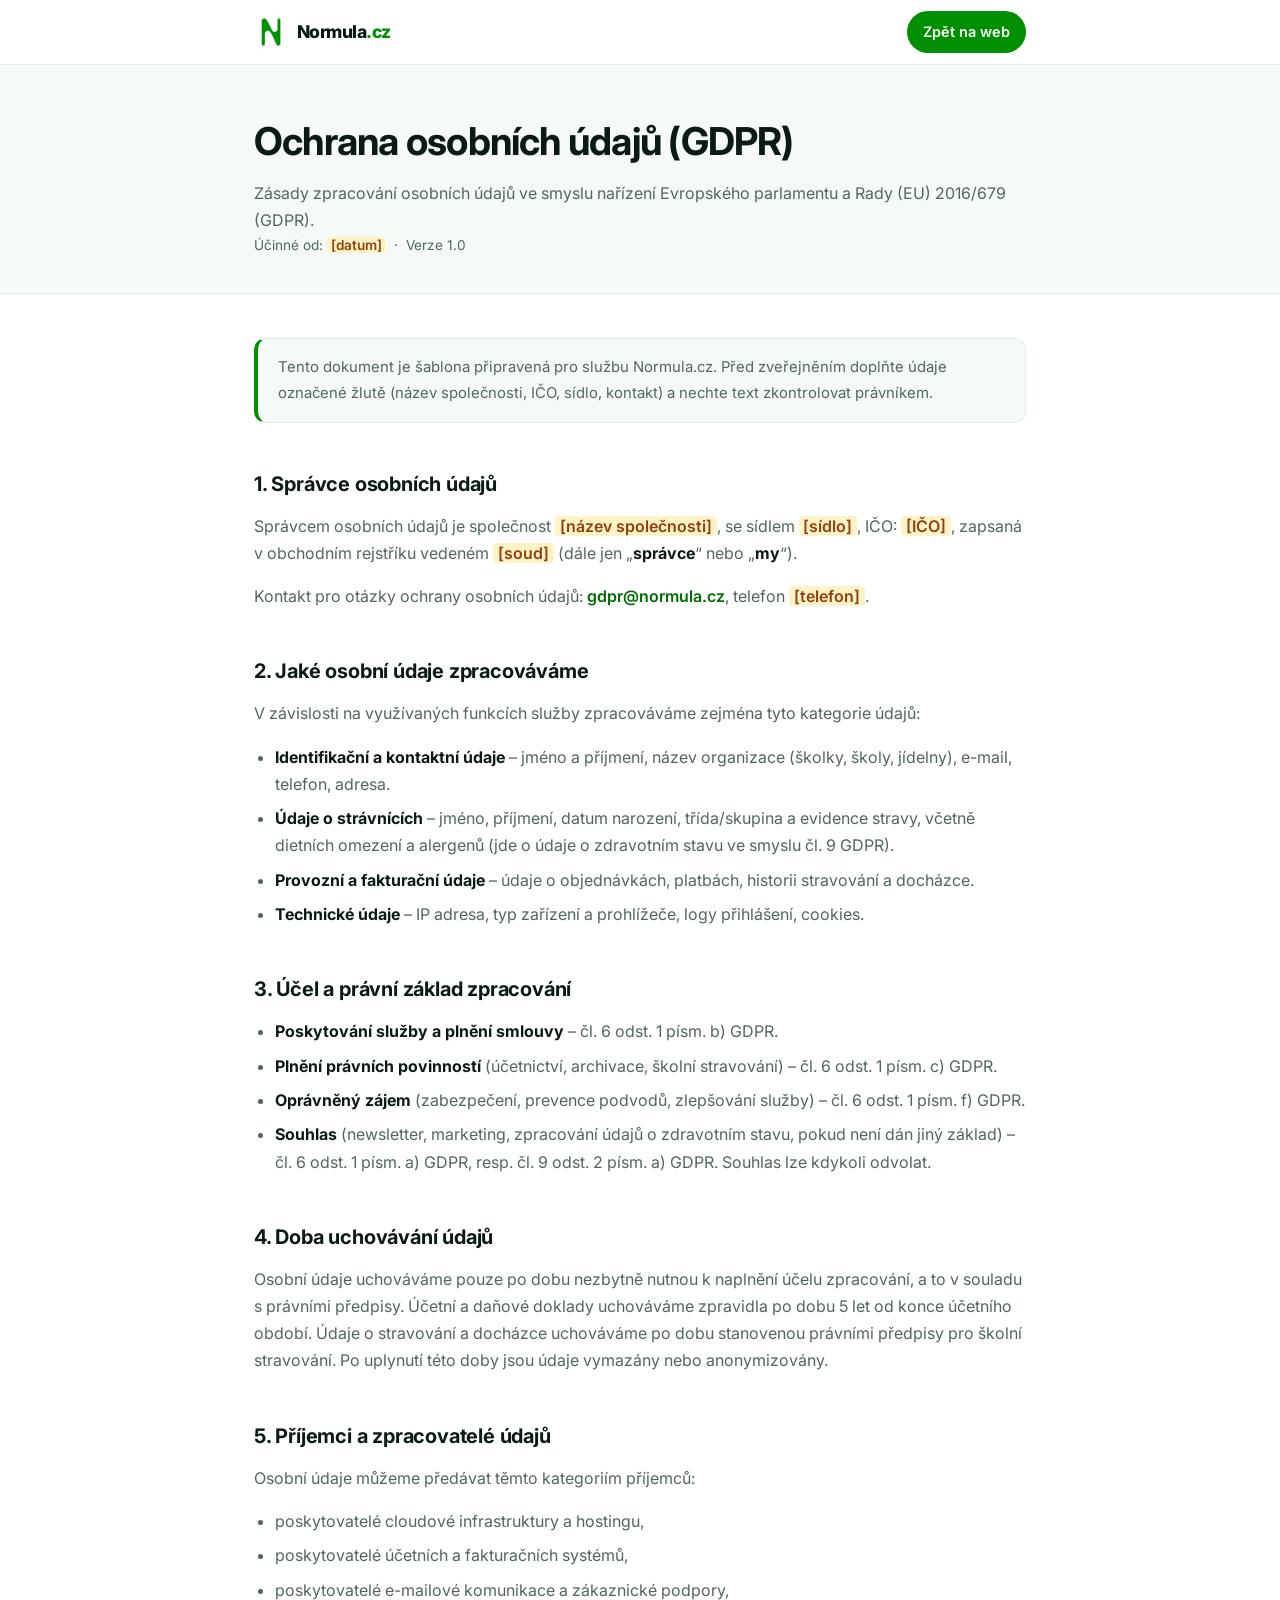
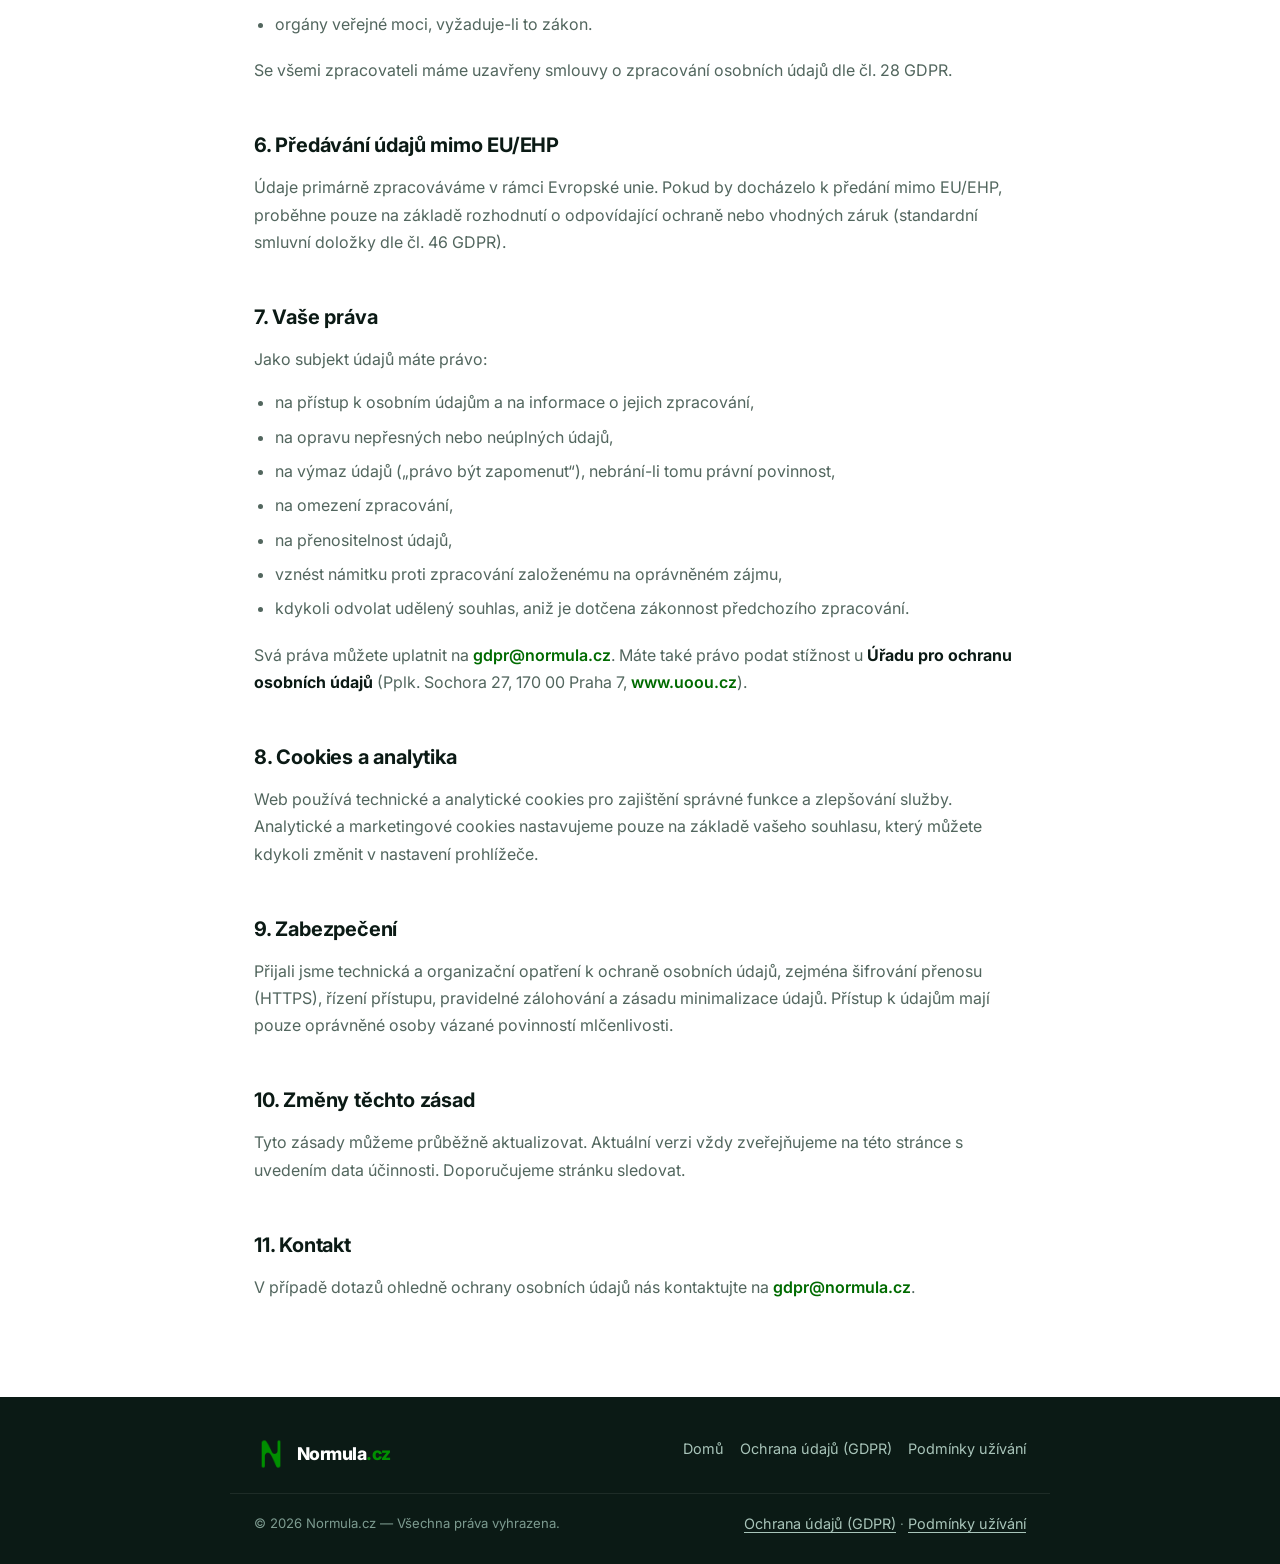
==== ochrana-udaju.html @ 3bd457fc "Updates" ====
<!DOCTYPE html>
<html lang="cs">
<head>
  <meta charset="UTF-8" />
  <meta name="viewport" content="width=device-width, initial-scale=1.0" />
  <title>Ochrana osobních údajů (GDPR) — Normula.cz</title>
  <meta name="description" content="Zásady zpracování a ochrany osobních údajů (GDPR) služby Normula.cz pro školky, školy a školní jídelny." />
  <link rel="preconnect" href="https://fonts.googleapis.com" />
  <link rel="preconnect" href="https://fonts.gstatic.com" crossorigin />
  <link href="https://fonts.googleapis.com/css2?family=Inter:wght@400;500;600;700;800&display=swap" rel="stylesheet" />
  <style>
    :root {
      --green-100: #d6ecd6; --green-400: #33a633; --green-500: #008f00;
      --green-600: #008f00; --green-700: #006b00; --ink-900: #0b1a15;
      --ink-800: #12271f; --slate-600: #52665e; --slate-400: #8aa196;
      --paper-alt: #f5faf7; --border: #e3ede8; --maxw: 820px;
    }
    * { box-sizing: border-box; }
    body {
      margin: 0; font-family: "Inter", -apple-system, BlinkMacSystemFont, "Segoe UI", Roboto, Arial, sans-serif;
      color: var(--ink-800); background: #fff; line-height: 1.7; -webkit-font-smoothing: antialiased;
    }
    a { color: var(--green-700); text-decoration: none; }
    a:hover { text-decoration: underline; }
    .container { width: 100%; max-width: var(--maxw); margin: 0 auto; padding: 0 24px; }

    .nav { position: sticky; top: 0; z-index: 10; background: rgba(255,255,255,.86); backdrop-filter: blur(12px); border-bottom: 1px solid var(--border); }
    .nav__inner { display: flex; align-items: center; justify-content: space-between; height: 64px; max-width: var(--maxw); margin: 0 auto; padding: 0 24px; }
    .logo { display: inline-flex; align-items: center; gap: .55rem; font-weight: 800; font-size: 1.1rem; letter-spacing: -0.03em; color: var(--ink-900); }
    .logo__img { display: block; width: 34px; height: 34px; object-fit: contain; }
    .logo__text span { color: var(--green-600); }
    .btn { display: inline-flex; align-items: center; gap: .4rem; border-radius: 999px; padding: .55rem 1rem; font-weight: 600; font-size: .9rem; background: var(--green-600); color: #fff; }
    .btn:hover { background: var(--green-700); text-decoration: none; }

    .hero-doc { background: var(--paper-alt); border-bottom: 1px solid var(--border); padding: 44px 0 36px; }
    .hero-doc h1 { font-size: clamp(1.7rem, 3.4vw, 2.4rem); margin: 0 0 .35rem; letter-spacing: -0.02em; color: var(--ink-900); }
    .hero-doc p { margin: 0; color: var(--slate-600); }
    .meta { font-size: .85rem; color: var(--slate-400); margin-top: .6rem; }

    main.doc { padding: 44px 0 20px; }
    .doc h2 { font-size: 1.25rem; margin: 2.2em 0 .6em; color: var(--ink-900); letter-spacing: -0.01em; }
    .doc h2:first-child { margin-top: 0; }
    .doc h3 { font-size: 1.02rem; margin: 1.6em 0 .4em; color: var(--ink-900); }
    .doc p { color: var(--slate-600); margin: 0 0 1em; }
    .doc ul, .doc ol { color: var(--slate-600); padding-left: 1.3rem; margin: 0 0 1.2em; }
    .doc li { margin-bottom: .45em; }
    .doc strong { color: var(--ink-900); }
    .doc a { font-weight: 600; }
    .callout {
      background: var(--paper-alt); border: 1px solid var(--border); border-left: 4px solid var(--green-500);
      border-radius: 12px; padding: 16px 20px; margin: 0 0 1.6em; color: var(--slate-600); font-size: .93rem;
    }
    .ph { background: #fef3c7; border-radius: 4px; padding: 0 .3em; font-weight: 600; color: #92400e; }

    .footer { background: var(--ink-900); color: #c6d8d0; padding: 40px 0 28px; margin-top: 60px; }
    .footer__inner { display: flex; flex-wrap: wrap; justify-content: space-between; gap: 1.5rem; max-width: var(--maxw); margin: 0 auto; padding: 0 24px 22px; border-bottom: 1px solid rgba(255,255,255,.08); }
    .footer .logo { color: #fff; }
    .footer__links { display: flex; flex-wrap: wrap; gap: 1rem; }
    .footer__links a, .footer__bottom a { color: #a8c4b9; font-size: .9rem; }
    .footer__links a:hover, .footer__bottom a:hover { color: var(--green-400); }
    .footer__bottom { display: flex; flex-wrap: wrap; justify-content: space-between; gap: .5rem; max-width: var(--maxw); margin: 0 auto; padding: 18px 24px 0; font-size: .82rem; color: #7d9b90; }
    .footer__bottom a { text-decoration: underline; text-underline-offset: 3px; }
  </style>
</head>
<body>
  <header class="nav">
    <div class="nav__inner">
      <a class="logo" href="index.html">
        <img class="logo__img" src="icon.png" width="32" height="32" alt="" />
        <span class="logo__text">Normula<span>.cz</span></span>
      </a>
      <a class="btn" href="index.html">Zpět na web</a>
    </div>
  </header>

  <section class="hero-doc">
    <div class="container">
      <h1>Ochrana osobních údajů (GDPR)</h1>
      <p>Zásady zpracování osobních údajů ve smyslu nařízení Evropského parlamentu a Rady (EU) 2016/679 (GDPR).</p>
      <p class="meta">Účinné od: <span class="ph">[datum]</span> &nbsp;·&nbsp; Verze 1.0</p>
    </div>
  </section>

  <main class="doc">
    <div class="container">
      <div class="callout">
        Tento dokument je šablona připravená pro službu Normula.cz. Před zveřejněním doplňte údaje označené
        žlutě (název společnosti, IČO, sídlo, kontakt) a nechte text zkontrolovat právníkem.
      </div>

      <h2>1. Správce osobních údajů</h2>
      <p>
        Správcem osobních údajů je společnost <span class="ph">[název společnosti]</span>,
        se sídlem <span class="ph">[sídlo]</span>, IČO: <span class="ph">[IČO]</span>,
        zapsaná v obchodním rejstříku vedeném <span class="ph">[soud]</span> (dále jen „<strong>správce</strong>“ nebo „<strong>my</strong>“).
      </p>
      <p>
        Kontakt pro otázky ochrany osobních údajů: <a href="mailto:gdpr@normula.cz">gdpr@normula.cz</a>,
        telefon <span class="ph">[telefon]</span>.
      </p>

      <h2>2. Jaké osobní údaje zpracováváme</h2>
      <p>V závislosti na využívaných funkcích služby zpracováváme zejména tyto kategorie údajů:</p>
      <ul>
        <li><strong>Identifikační a kontaktní údaje</strong> – jméno a příjmení, název organizace (školky, školy, jídelny), e-mail, telefon, adresa.</li>
        <li><strong>Údaje o strávnících</strong> – jméno, příjmení, datum narození, třída/skupina a evidence stravy, včetně dietních omezení a alergenů (jde o údaje o zdravotním stavu ve smyslu čl. 9 GDPR).</li>
        <li><strong>Provozní a fakturační údaje</strong> – údaje o objednávkách, platbách, historii stravování a docházce.</li>
        <li><strong>Technické údaje</strong> – IP adresa, typ zařízení a prohlížeče, logy přihlášení, cookies.</li>
      </ul>

      <h2>3. Účel a právní základ zpracování</h2>
      <ul>
        <li><strong>Poskytování služby a plnění smlouvy</strong> – čl. 6 odst. 1 písm. b) GDPR.</li>
        <li><strong>Plnění právních povinností</strong> (účetnictví, archivace, školní stravování) – čl. 6 odst. 1 písm. c) GDPR.</li>
        <li><strong>Oprávněný zájem</strong> (zabezpečení, prevence podvodů, zlepšování služby) – čl. 6 odst. 1 písm. f) GDPR.</li>
        <li><strong>Souhlas</strong> (newsletter, marketing, zpracování údajů o zdravotním stavu, pokud není dán jiný základ) – čl. 6 odst. 1 písm. a) GDPR, resp. čl. 9 odst. 2 písm. a) GDPR. Souhlas lze kdykoli odvolat.</li>
      </ul>

      <h2>4. Doba uchovávání údajů</h2>
      <p>
        Osobní údaje uchováváme pouze po dobu nezbytně nutnou k naplnění účelu zpracování, a to v souladu
        s právními předpisy. Účetní a daňové doklady uchováváme zpravidla po dobu 5 let od konce účetního období.
        Údaje o stravování a docházce uchováváme po dobu stanovenou právními předpisy pro školní stravování.
        Po uplynutí této doby jsou údaje vymazány nebo anonymizovány.
      </p>

      <h2>5. Příjemci a zpracovatelé údajů</h2>
      <p>Osobní údaje můžeme předávat těmto kategoriím příjemců:</p>
      <ul>
        <li>poskytovatelé cloudové infrastruktury a hostingu,</li>
        <li>poskytovatelé účetních a fakturačních systémů,</li>
        <li>poskytovatelé e-mailové komunikace a zákaznické podpory,</li>
        <li>orgány veřejné moci, vyžaduje-li to zákon.</li>
      </ul>
      <p>Se všemi zpracovateli máme uzavřeny smlouvy o zpracování osobních údajů dle čl. 28 GDPR.</p>

      <h2>6. Předávání údajů mimo EU/EHP</h2>
      <p>
        Údaje primárně zpracováváme v rámci Evropské unie. Pokud by docházelo k předání mimo EU/EHP,
        proběhne pouze na základě rozhodnutí o odpovídající ochraně nebo vhodných záruk (standardní smluvní
        doložky dle čl. 46 GDPR).
      </p>

      <h2>7. Vaše práva</h2>
      <p>Jako subjekt údajů máte právo:</p>
      <ul>
        <li>na přístup k osobním údajům a na informace o jejich zpracování,</li>
        <li>na opravu nepřesných nebo neúplných údajů,</li>
        <li>na výmaz údajů („právo být zapomenut“), nebrání-li tomu právní povinnost,</li>
        <li>na omezení zpracování,</li>
        <li>na přenositelnost údajů,</li>
        <li>vznést námitku proti zpracování založenému na oprávněném zájmu,</li>
        <li>kdykoli odvolat udělený souhlas, aniž je dotčena zákonnost předchozího zpracování.</li>
      </ul>
      <p>
        Svá práva můžete uplatnit na <a href="mailto:gdpr@normula.cz">gdpr@normula.cz</a>.
        Máte také právo podat stížnost u <strong>Úřadu pro ochranu osobních údajů</strong>
        (Pplk. Sochora 27, 170 00 Praha 7, <a href="https://www.uoou.cz" target="_blank" rel="noopener">www.uoou.cz</a>).
      </p>

      <h2>8. Cookies a analytika</h2>
      <p>
        Web používá technické a analytické cookies pro zajištění správné funkce a zlepšování služby.
        Analytické a marketingové cookies nastavujeme pouze na základě vašeho souhlasu, který můžete
        kdykoli změnit v nastavení prohlížeče.
      </p>

      <h2>9. Zabezpečení</h2>
      <p>
        Přijali jsme technická a organizační opatření k ochraně osobních údajů, zejména šifrování přenosu
        (HTTPS), řízení přístupu, pravidelné zálohování a zásadu minimalizace údajů. Přístup k údajům mají
        pouze oprávněné osoby vázané povinností mlčenlivosti.
      </p>

      <h2>10. Změny těchto zásad</h2>
      <p>
        Tyto zásady můžeme průběžně aktualizovat. Aktuální verzi vždy zveřejňujeme na této stránce
        s uvedením data účinnosti. Doporučujeme stránku sledovat.
      </p>

      <h2>11. Kontakt</h2>
      <p>
        V případě dotazů ohledně ochrany osobních údajů nás kontaktujte na
        <a href="mailto:gdpr@normula.cz">gdpr@normula.cz</a>.
      </p>
    </div>
  </main>

  <footer class="footer">
    <div class="footer__inner">
      <a class="logo" href="index.html">
        <img class="logo__img" src="icon.png" width="32" height="32" alt="" />
        <span class="logo__text">Normula<span>.cz</span></span>
      </a>
      <nav class="footer__links" aria-label="Právní odkazy">
        <a href="index.html">Domů</a>
        <a href="ochrana-udaju.html">Ochrana údajů (GDPR)</a>
        <a href="podminky-uzivani.html">Podmínky užívání</a>
      </nav>
    </div>
    <div class="footer__bottom">
      <span>© <span id="year"></span> Normula.cz — Všechna práva vyhrazena.</span>
      <span><a href="ochrana-udaju.html">Ochrana údajů (GDPR)</a> · <a href="podminky-uzivani.html">Podmínky užívání</a></span>
    </div>
  </footer>

  <script>document.getElementById("year").textContent = new Date().getFullYear();</script>
</body>
</html>
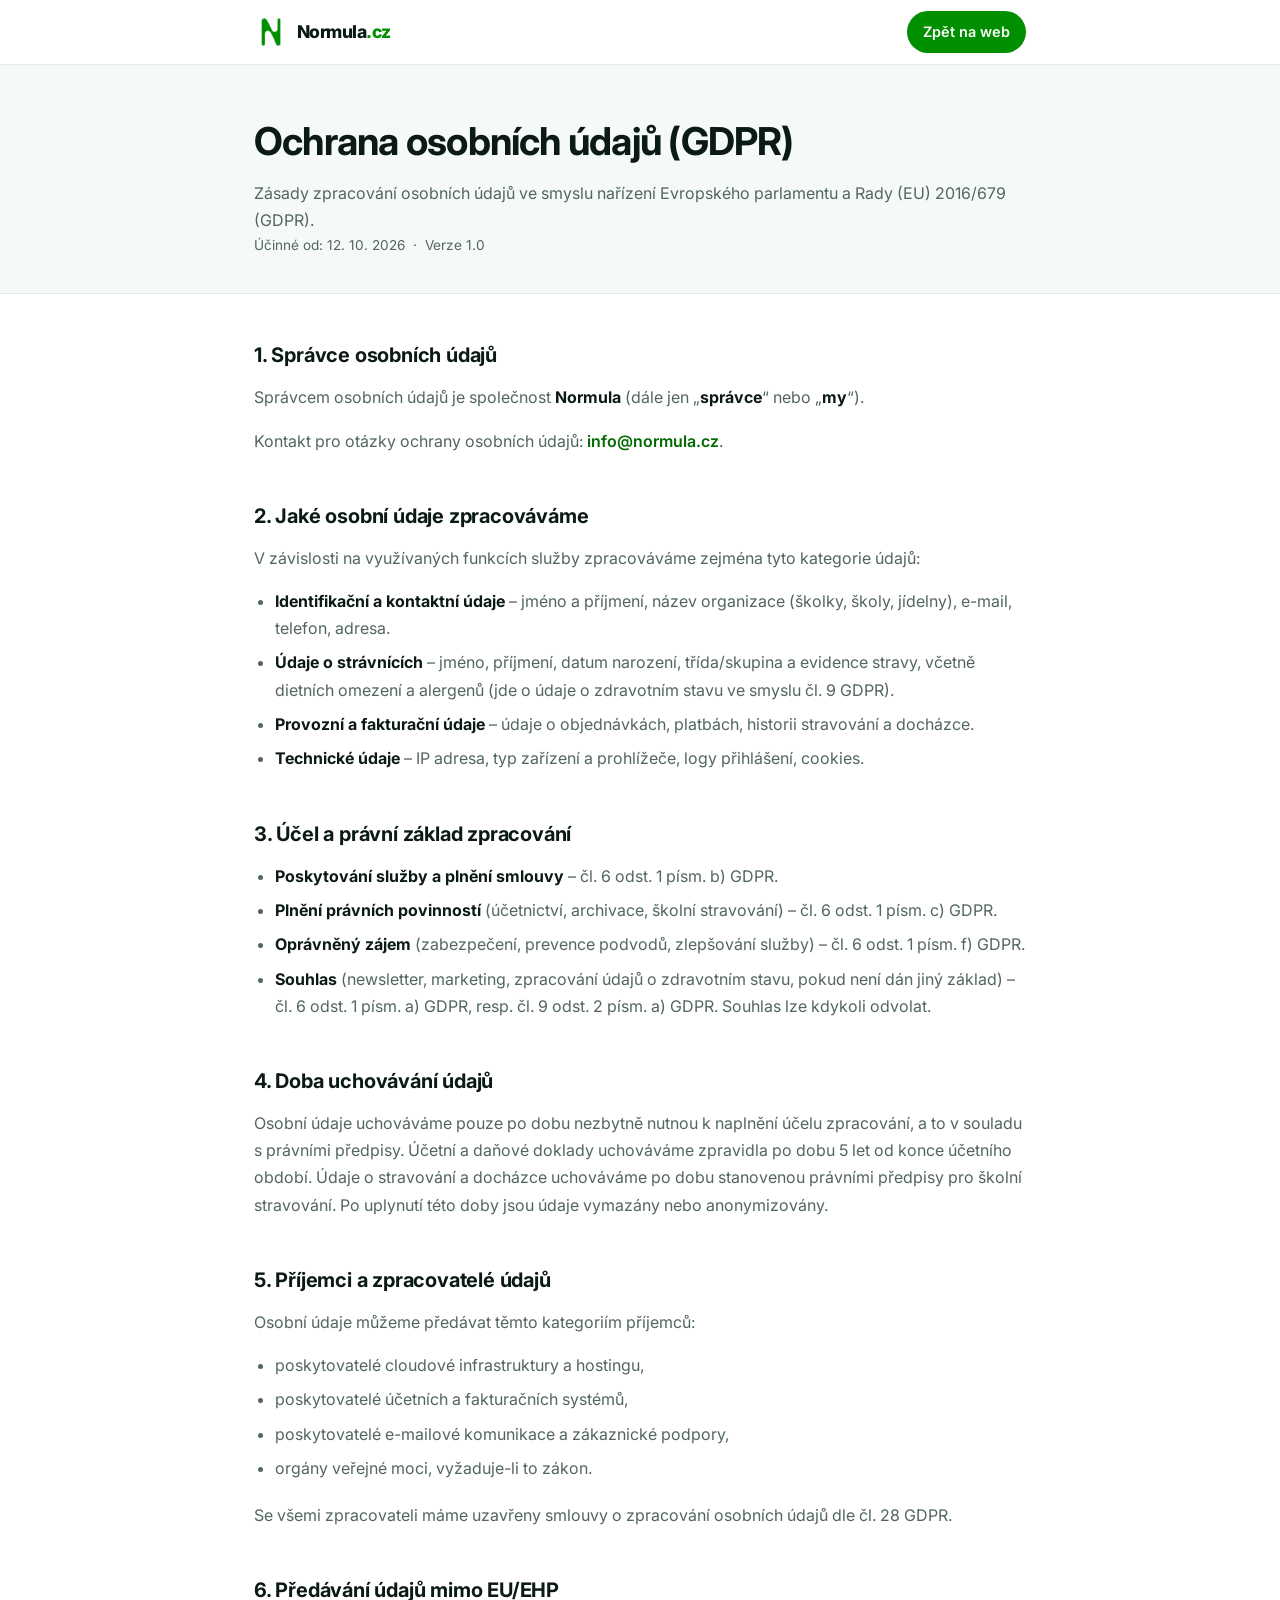
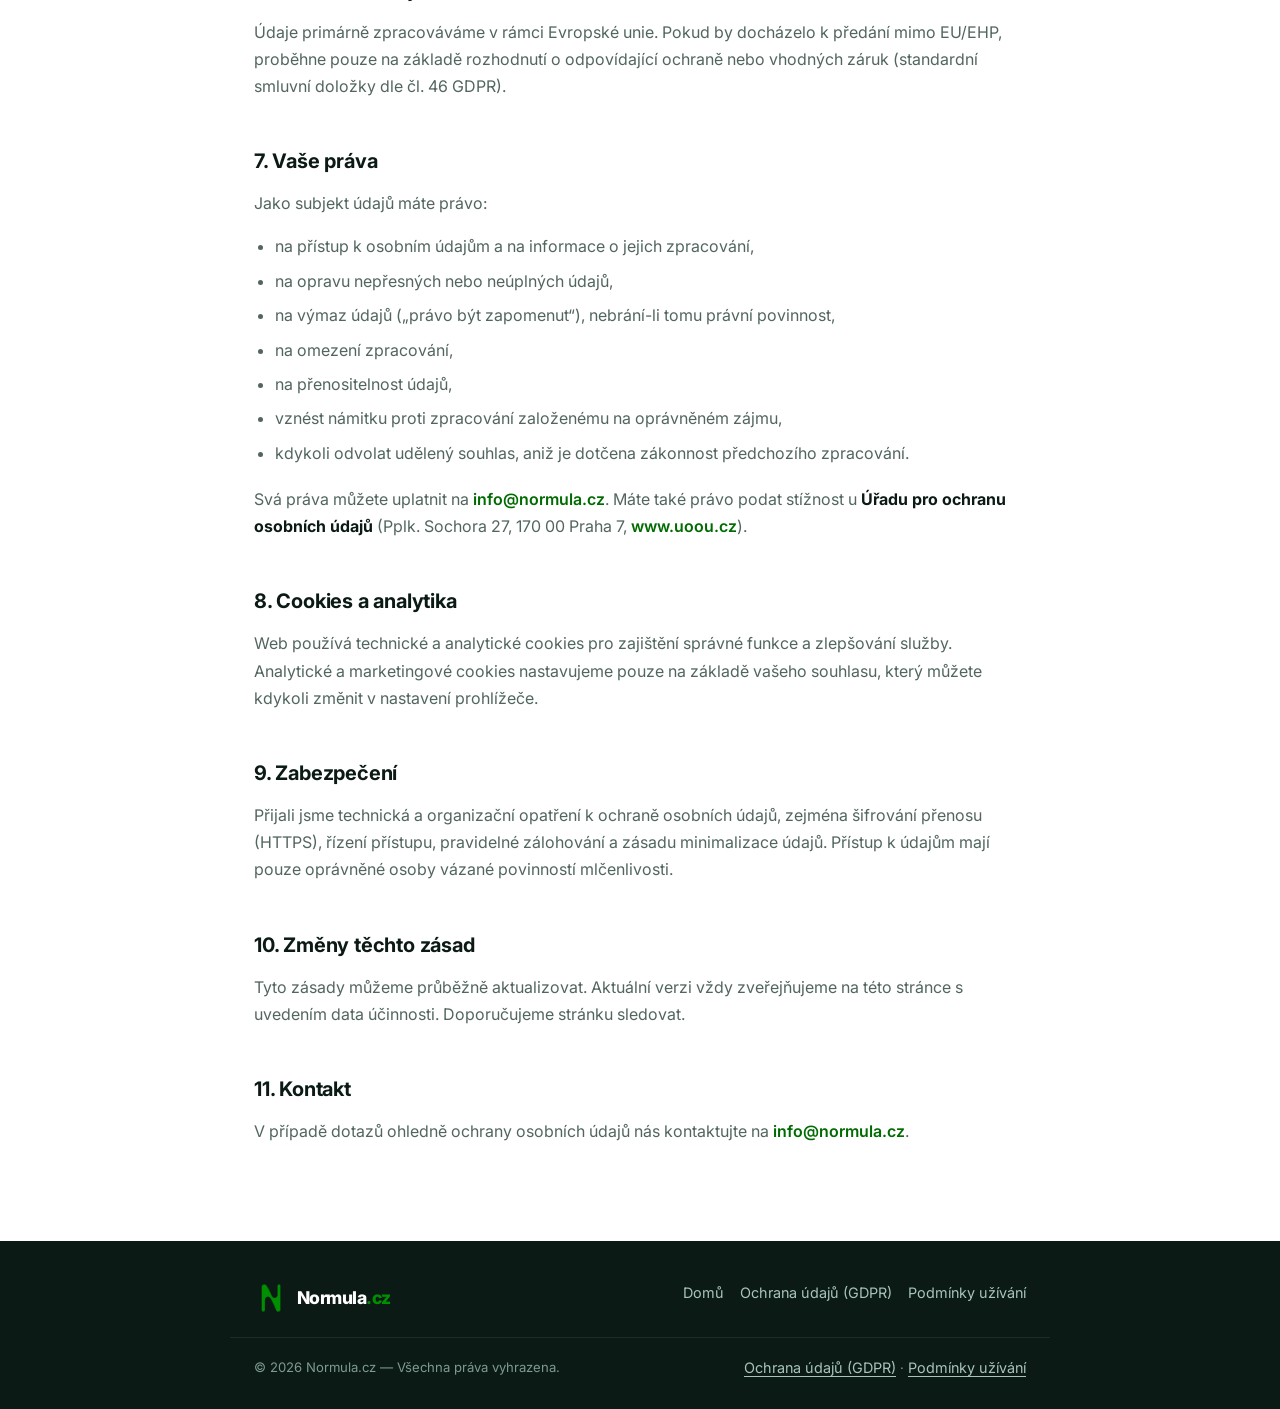
==== commit c9a45630: "Updates" ====
--- a/ochrana-udaju.html
+++ b/ochrana-udaju.html
@@ -46,11 +46,6 @@
     .doc li { margin-bottom: .45em; }
     .doc strong { color: var(--ink-900); }
     .doc a { font-weight: 600; }
-    .callout {
-      background: var(--paper-alt); border: 1px solid var(--border); border-left: 4px solid var(--green-500);
-      border-radius: 12px; padding: 16px 20px; margin: 0 0 1.6em; color: var(--slate-600); font-size: .93rem;
-    }
-    .ph { background: #fef3c7; border-radius: 4px; padding: 0 .3em; font-weight: 600; color: #92400e; }
 
     .footer { background: var(--ink-900); color: #c6d8d0; padding: 40px 0 28px; margin-top: 60px; }
     .footer__inner { display: flex; flex-wrap: wrap; justify-content: space-between; gap: 1.5rem; max-width: var(--maxw); margin: 0 auto; padding: 0 24px 22px; border-bottom: 1px solid rgba(255,255,255,.08); }
@@ -77,26 +72,18 @@
     <div class="container">
       <h1>Ochrana osobních údajů (GDPR)</h1>
       <p>Zásady zpracování osobních údajů ve smyslu nařízení Evropského parlamentu a Rady (EU) 2016/679 (GDPR).</p>
-      <p class="meta">Účinné od: <span class="ph">[datum]</span> &nbsp;·&nbsp; Verze 1.0</p>
+      <p class="meta">Účinné od: 12. 10. 2026 &nbsp;·&nbsp; Verze 1.0</p>
     </div>
   </section>
 
   <main class="doc">
     <div class="container">
-      <div class="callout">
-        Tento dokument je šablona připravená pro službu Normula.cz. Před zveřejněním doplňte údaje označené
-        žlutě (název společnosti, IČO, sídlo, kontakt) a nechte text zkontrolovat právníkem.
-      </div>
-
       <h2>1. Správce osobních údajů</h2>
       <p>
-        Správcem osobních údajů je společnost <span class="ph">[název společnosti]</span>,
-        se sídlem <span class="ph">[sídlo]</span>, IČO: <span class="ph">[IČO]</span>,
-        zapsaná v obchodním rejstříku vedeném <span class="ph">[soud]</span> (dále jen „<strong>správce</strong>“ nebo „<strong>my</strong>“).
+        Správcem osobních údajů je společnost <strong>Normula</strong> (dále jen „<strong>správce</strong>“ nebo „<strong>my</strong>“).
       </p>
       <p>
-        Kontakt pro otázky ochrany osobních údajů: <a href="mailto:gdpr@normula.cz">gdpr@normula.cz</a>,
-        telefon <span class="ph">[telefon]</span>.
+        Kontakt pro otázky ochrany osobních údajů: <a href="mailto:info@normula.cz">info@normula.cz</a>.
       </p>
 
       <h2>2. Jaké osobní údaje zpracováváme</h2>
@@ -153,7 +140,7 @@
         <li>kdykoli odvolat udělený souhlas, aniž je dotčena zákonnost předchozího zpracování.</li>
       </ul>
       <p>
-        Svá práva můžete uplatnit na <a href="mailto:gdpr@normula.cz">gdpr@normula.cz</a>.
+        Svá práva můžete uplatnit na <a href="mailto:info@normula.cz">info@normula.cz</a>.
         Máte také právo podat stížnost u <strong>Úřadu pro ochranu osobních údajů</strong>
         (Pplk. Sochora 27, 170 00 Praha 7, <a href="https://www.uoou.cz" target="_blank" rel="noopener">www.uoou.cz</a>).
       </p>
@@ -181,7 +168,7 @@
       <h2>11. Kontakt</h2>
       <p>
         V případě dotazů ohledně ochrany osobních údajů nás kontaktujte na
-        <a href="mailto:gdpr@normula.cz">gdpr@normula.cz</a>.
+        <a href="mailto:info@normula.cz">info@normula.cz</a>.
       </p>
     </div>
   </main>
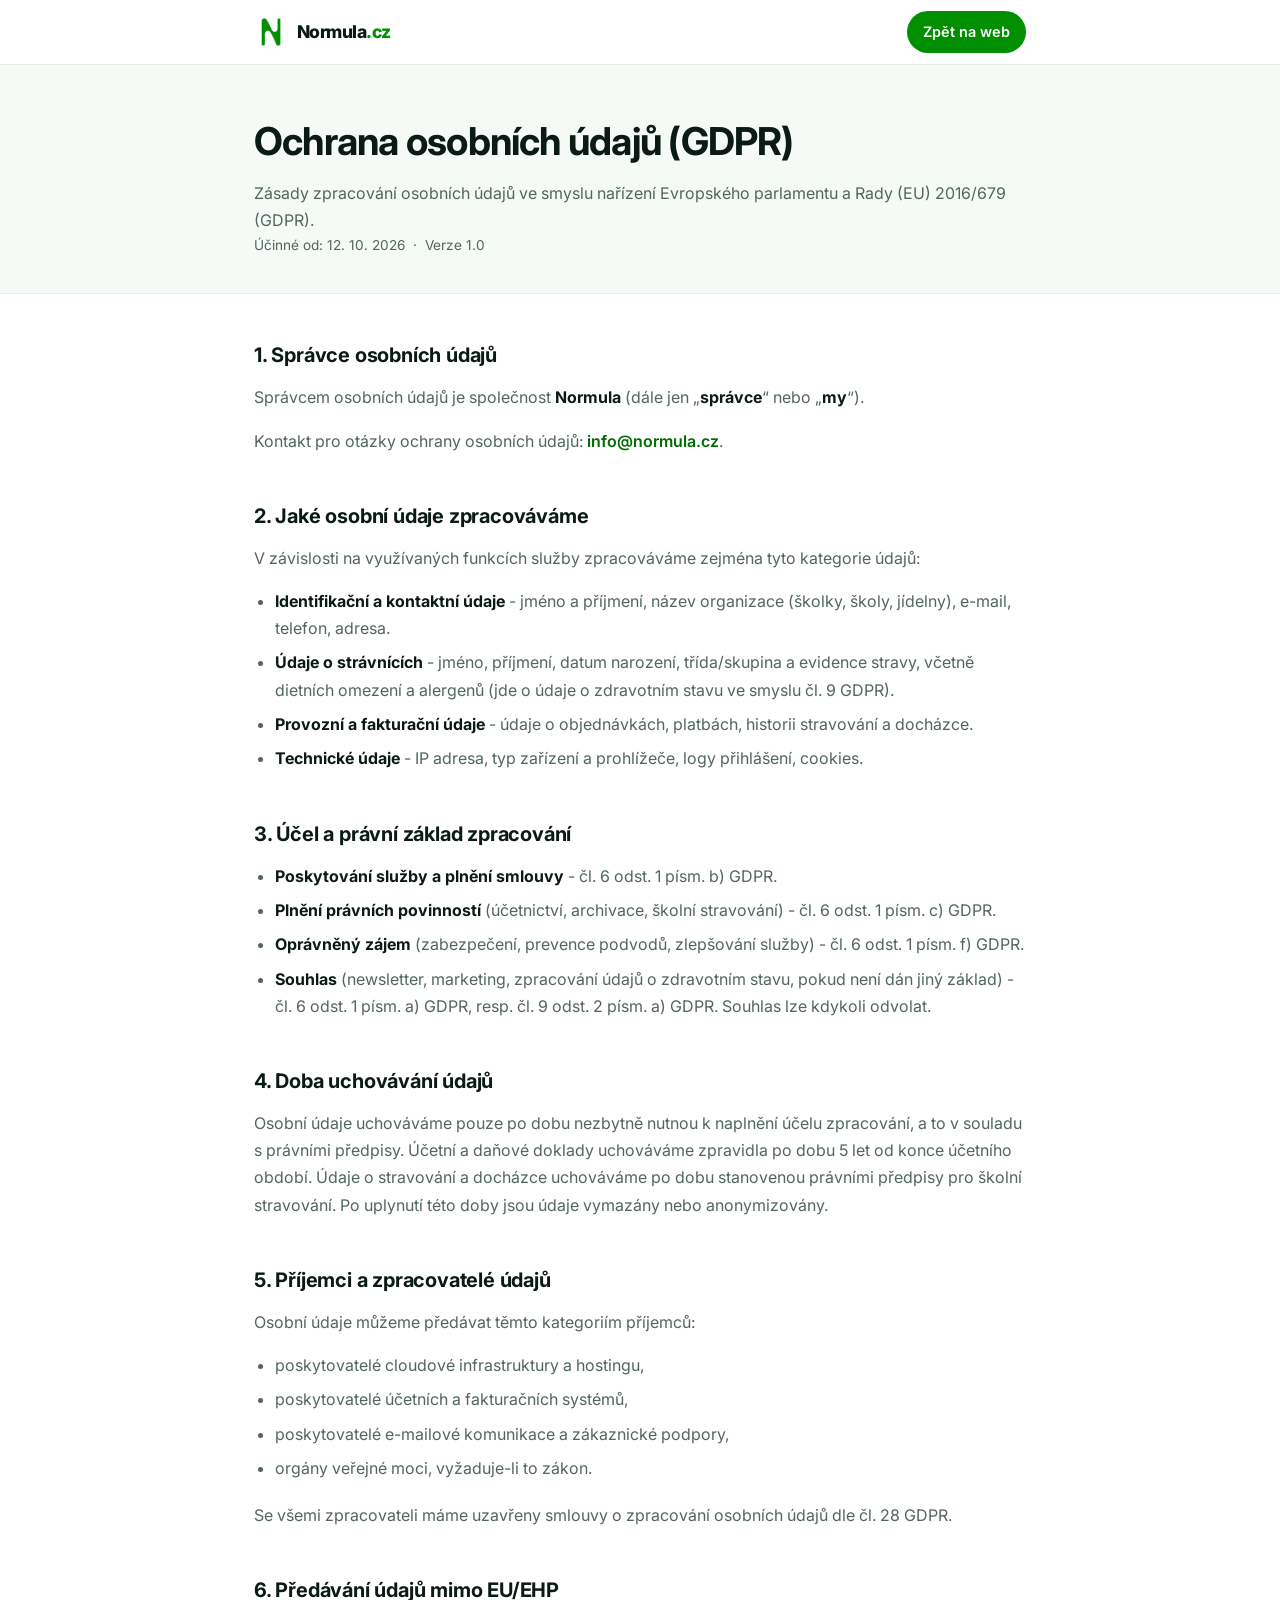
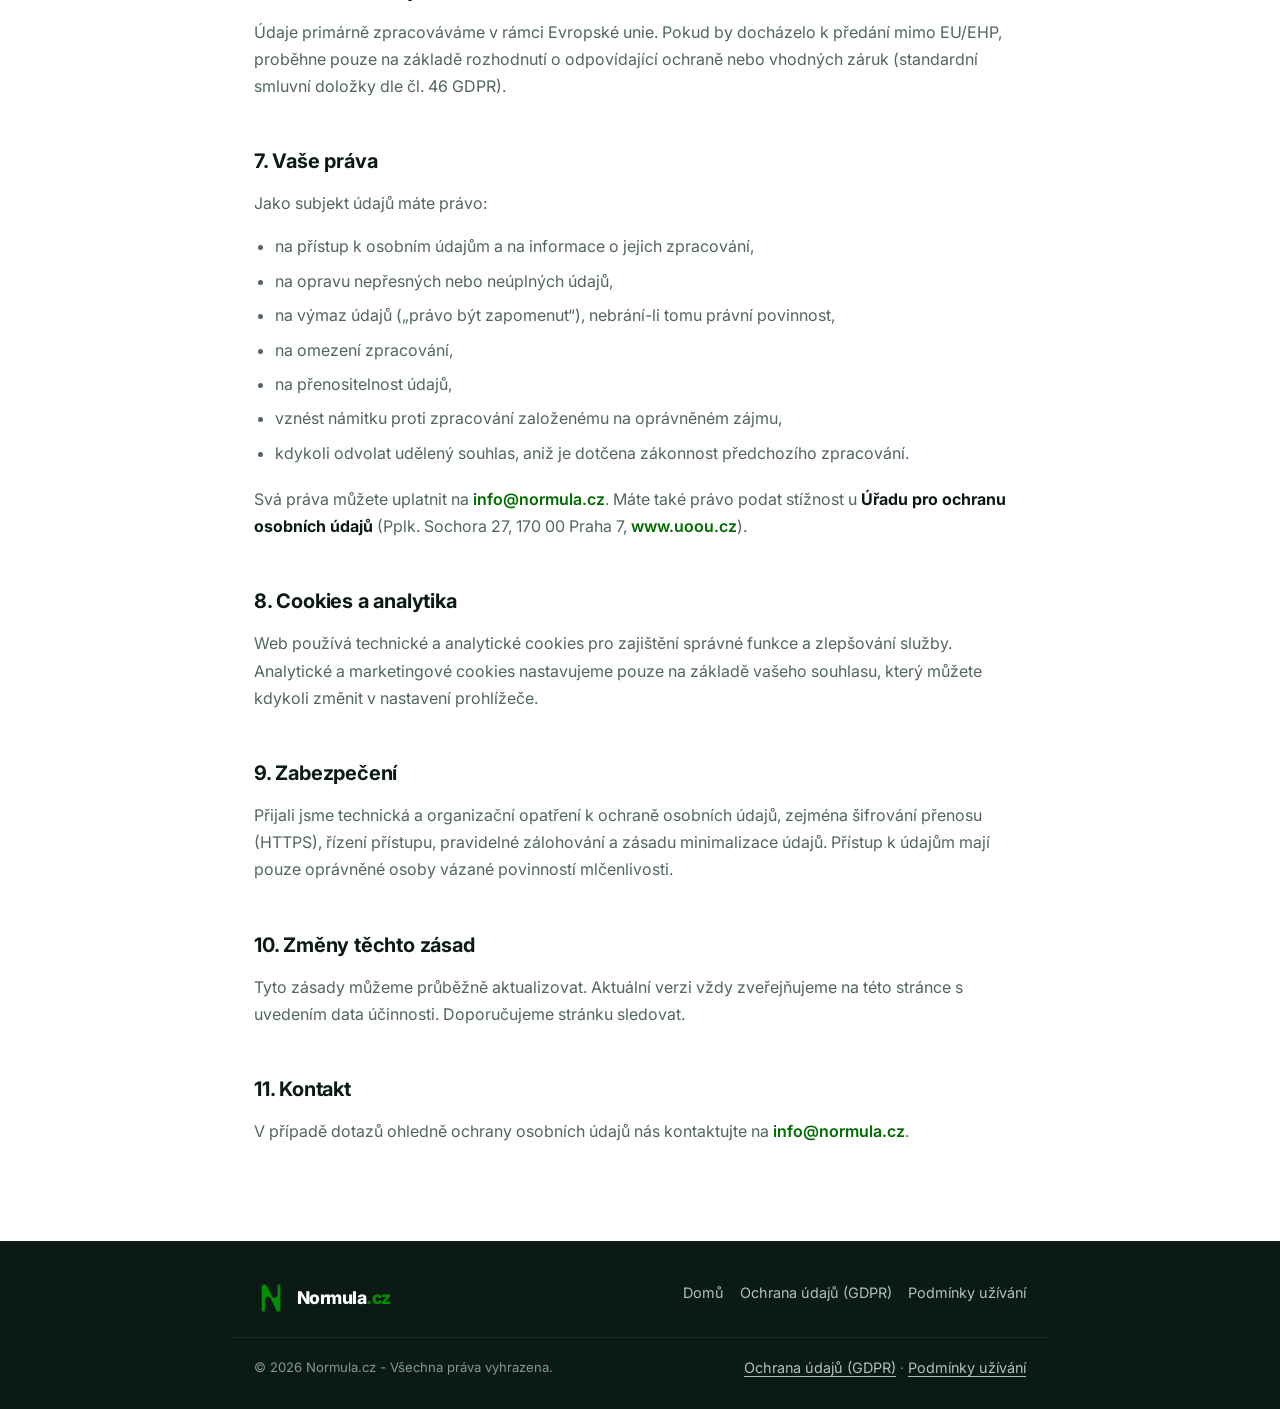
==== commit 2c564855: "Updates" ====
--- a/ochrana-udaju.html
+++ b/ochrana-udaju.html
@@ -3,11 +3,17 @@
 <head>
   <meta charset="UTF-8" />
   <meta name="viewport" content="width=device-width, initial-scale=1.0" />
-  <title>Ochrana osobních údajů (GDPR) — Normula.cz</title>
+  <title>Ochrana osobních údajů (GDPR) - Normula.cz</title>
   <meta name="description" content="Zásady zpracování a ochrany osobních údajů (GDPR) služby Normula.cz pro školky, školy a školní jídelny." />
   <link rel="preconnect" href="https://fonts.googleapis.com" />
   <link rel="preconnect" href="https://fonts.gstatic.com" crossorigin />
   <link href="https://fonts.googleapis.com/css2?family=Inter:wght@400;500;600;700;800&display=swap" rel="stylesheet" />
+  <link rel="icon" href="favicon.ico" sizes="any" />
+  <link rel="icon" type="image/svg+xml" href="favicon.svg" />
+  <link rel="icon" type="image/png" href="favicon-96x96.png" sizes="96x96" />
+  <link rel="apple-touch-icon" href="apple-touch-icon.png" />
+  <link rel="manifest" href="site.webmanifest" />
+  <meta name="apple-mobile-web-app-title" content="Normula" />
   <style>
     :root {
       --green-100: #d6ecd6; --green-400: #33a633; --green-500: #008f00;
@@ -89,18 +95,18 @@
       <h2>2. Jaké osobní údaje zpracováváme</h2>
       <p>V závislosti na využívaných funkcích služby zpracováváme zejména tyto kategorie údajů:</p>
       <ul>
-        <li><strong>Identifikační a kontaktní údaje</strong> – jméno a příjmení, název organizace (školky, školy, jídelny), e-mail, telefon, adresa.</li>
-        <li><strong>Údaje o strávnících</strong> – jméno, příjmení, datum narození, třída/skupina a evidence stravy, včetně dietních omezení a alergenů (jde o údaje o zdravotním stavu ve smyslu čl. 9 GDPR).</li>
-        <li><strong>Provozní a fakturační údaje</strong> – údaje o objednávkách, platbách, historii stravování a docházce.</li>
-        <li><strong>Technické údaje</strong> – IP adresa, typ zařízení a prohlížeče, logy přihlášení, cookies.</li>
+        <li><strong>Identifikační a kontaktní údaje</strong> - jméno a příjmení, název organizace (školky, školy, jídelny), e-mail, telefon, adresa.</li>
+        <li><strong>Údaje o strávnících</strong> - jméno, příjmení, datum narození, třída/skupina a evidence stravy, včetně dietních omezení a alergenů (jde o údaje o zdravotním stavu ve smyslu čl. 9 GDPR).</li>
+        <li><strong>Provozní a fakturační údaje</strong> - údaje o objednávkách, platbách, historii stravování a docházce.</li>
+        <li><strong>Technické údaje</strong> - IP adresa, typ zařízení a prohlížeče, logy přihlášení, cookies.</li>
       </ul>
 
       <h2>3. Účel a právní základ zpracování</h2>
       <ul>
-        <li><strong>Poskytování služby a plnění smlouvy</strong> – čl. 6 odst. 1 písm. b) GDPR.</li>
-        <li><strong>Plnění právních povinností</strong> (účetnictví, archivace, školní stravování) – čl. 6 odst. 1 písm. c) GDPR.</li>
-        <li><strong>Oprávněný zájem</strong> (zabezpečení, prevence podvodů, zlepšování služby) – čl. 6 odst. 1 písm. f) GDPR.</li>
-        <li><strong>Souhlas</strong> (newsletter, marketing, zpracování údajů o zdravotním stavu, pokud není dán jiný základ) – čl. 6 odst. 1 písm. a) GDPR, resp. čl. 9 odst. 2 písm. a) GDPR. Souhlas lze kdykoli odvolat.</li>
+        <li><strong>Poskytování služby a plnění smlouvy</strong> - čl. 6 odst. 1 písm. b) GDPR.</li>
+        <li><strong>Plnění právních povinností</strong> (účetnictví, archivace, školní stravování) - čl. 6 odst. 1 písm. c) GDPR.</li>
+        <li><strong>Oprávněný zájem</strong> (zabezpečení, prevence podvodů, zlepšování služby) - čl. 6 odst. 1 písm. f) GDPR.</li>
+        <li><strong>Souhlas</strong> (newsletter, marketing, zpracování údajů o zdravotním stavu, pokud není dán jiný základ) - čl. 6 odst. 1 písm. a) GDPR, resp. čl. 9 odst. 2 písm. a) GDPR. Souhlas lze kdykoli odvolat.</li>
       </ul>
 
       <h2>4. Doba uchovávání údajů</h2>
@@ -186,7 +192,7 @@
       </nav>
     </div>
     <div class="footer__bottom">
-      <span>© <span id="year"></span> Normula.cz — Všechna práva vyhrazena.</span>
+      <span>© <span id="year"></span> Normula.cz - Všechna práva vyhrazena.</span>
       <span><a href="ochrana-udaju.html">Ochrana údajů (GDPR)</a> · <a href="podminky-uzivani.html">Podmínky užívání</a></span>
     </div>
   </footer>
